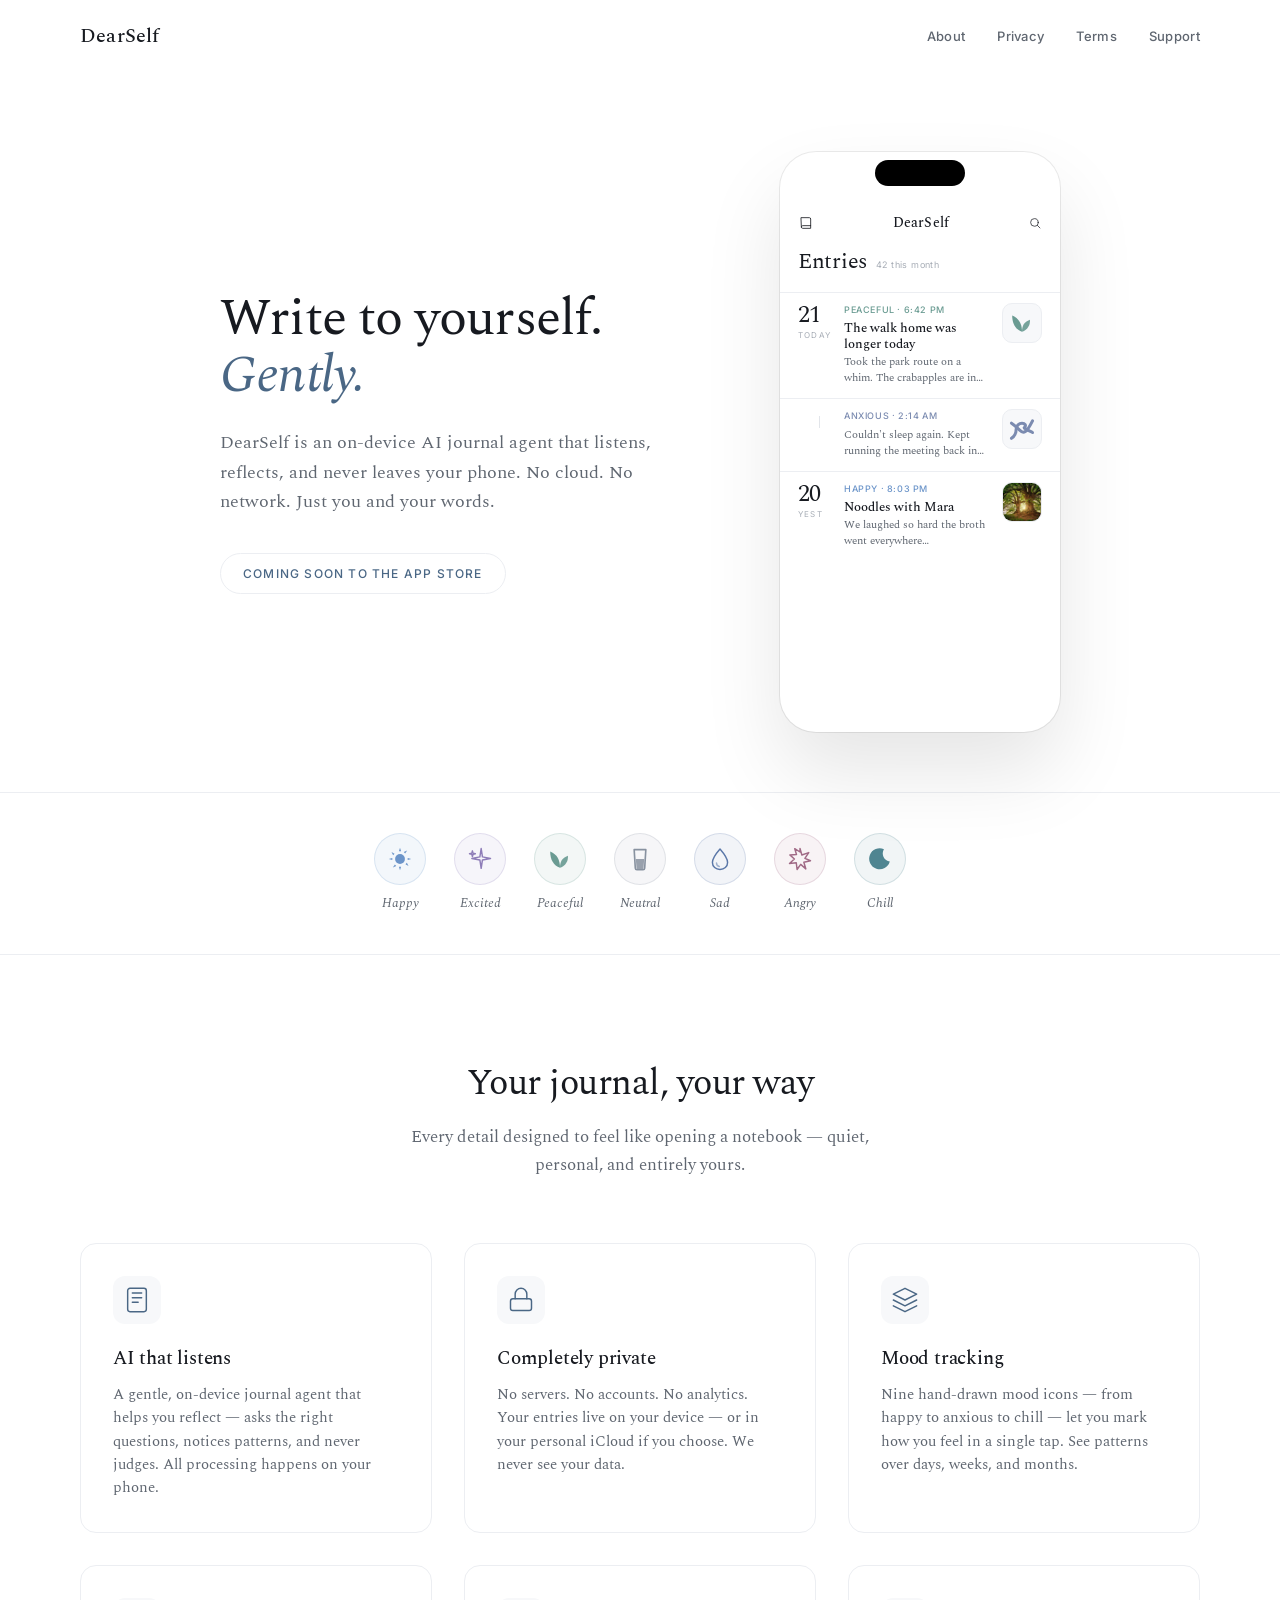
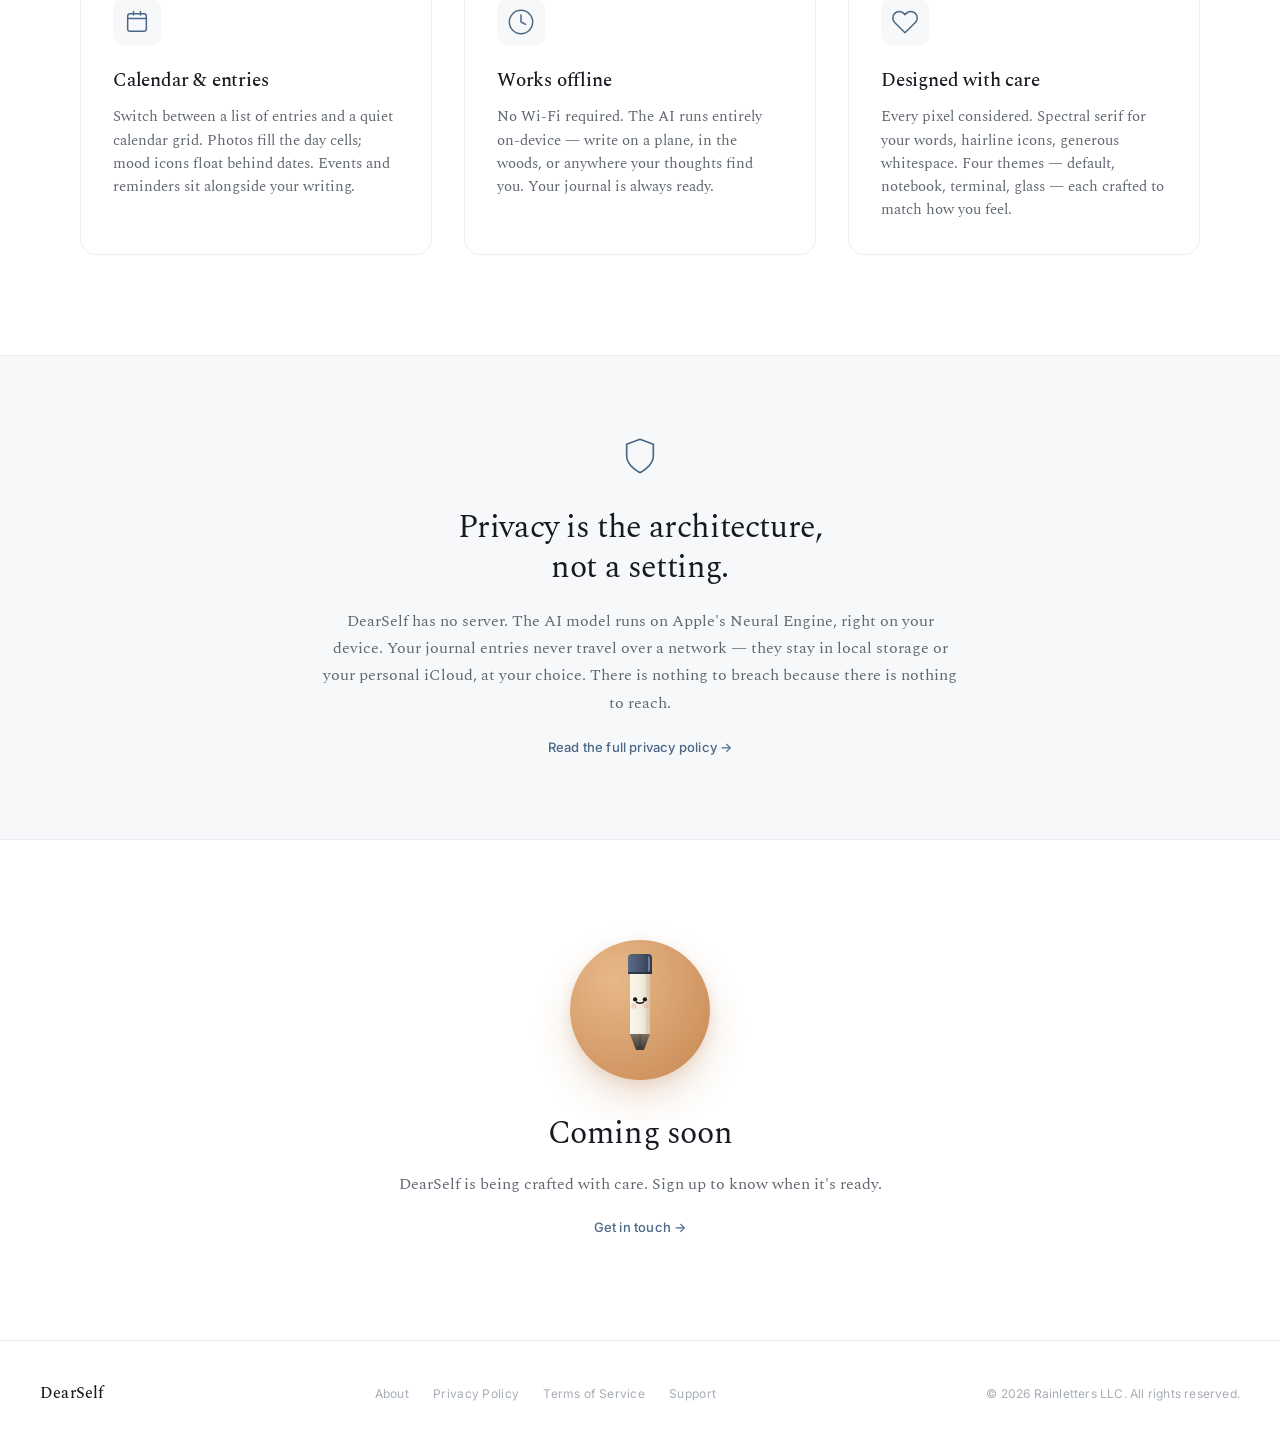
==== index.html @ c1f1ed00 "Initial website for DearSelf — landing, privacy, terms, support, about pages Static site for GitHub " ====
<!DOCTYPE html>
<html lang="en">
<head>
<meta charset="utf-8" />
<title>DearSelf — A Private AI Journal</title>
<meta name="viewport" content="width=device-width, initial-scale=1" />
<meta name="description" content="DearSelf is an on-device AI journal that keeps your thoughts private. No cloud, no network, just you." />
<link rel="preconnect" href="https://fonts.googleapis.com" />
<link rel="preconnect" href="https://fonts.gstatic.com" crossorigin />
<link href="https://fonts.googleapis.com/css2?family=Spectral:ital,wght@0,300;0,400;0,500;0,600;1,300;1,400;1,500&family=Inter:wght@400;500;600&display=swap" rel="stylesheet" />
<link rel="stylesheet" href="style.css" />
</head>
<body>

<nav class="nav">
  <a href="/" class="nav-logo">DearSelf</a>
  <div class="nav-links">
    <a href="/about.html">About</a>
    <a href="/privacy.html">Privacy</a>
    <a href="/terms.html">Terms</a>
    <a href="/support.html">Support</a>
  </div>
</nav>

<main>
  <!-- Hero -->
  <section class="hero">
    <div class="hero-text">
      <h1>Write to yourself.<br /><em>Gently.</em></h1>
      <p class="hero-sub">
        DearSelf is an on-device AI journal agent that listens, reflects,
        and never leaves your phone. No cloud. No network. Just you and
        your words.
      </p>
      <div class="hero-cta">
        <span class="badge">Coming Soon to the App Store</span>
      </div>
    </div>

    <div class="hero-device">
      <div class="phone-frame">
        <div class="phone-notch"></div>
        <div class="phone-screen">
          <!-- Simulated app screen -->
          <div class="screen-bar">
            <svg width="16" height="16" viewBox="0 0 24 24" fill="none" stroke="#171a20" stroke-width="1.25" stroke-linecap="round" stroke-linejoin="round">
              <path d="M5 4 H 17 A 2 2 0 0 1 19 6 V 20 H 7 A 2 2 0 0 1 5 18 Z" />
              <path d="M5 18 A 2 2 0 0 1 7 16 H 19" />
            </svg>
            <span class="screen-title">DearSelf</span>
            <svg width="14" height="14" viewBox="0 0 24 24" fill="none" stroke="#171a20" stroke-width="1.25" stroke-linecap="round" stroke-linejoin="round">
              <circle cx="11" cy="11" r="6.5" /><line x1="16" y1="16" x2="20.5" y2="20.5" />
            </svg>
          </div>
          <div class="screen-heading">
            <span class="screen-heading-main">Entries</span>
            <span class="screen-heading-meta">42 this month</span>
          </div>
          <div class="screen-entries">
            <div class="screen-entry">
              <div class="entry-date">
                <span class="entry-day">21</span>
                <span class="entry-month">Today</span>
              </div>
              <div class="entry-body">
                <div class="entry-mood" style="color: #6a9b92;">Peaceful · 6:42 pm</div>
                <div class="entry-title">The walk home was longer today</div>
                <div class="entry-preview">Took the park route on a whim. The crabapples are in bloom along the fence…</div>
              </div>
              <div class="entry-visual mood-peaceful">
                <svg width="28" height="28" viewBox="0 0 24 24" fill="#6a9b92" stroke="none">
                  <path d="M 12 19.5 C 12 14.5, 13.6 11, 18.8 9.2 C 19.2 13.4, 17 17.8, 12 19.5 Z" opacity="0.92" />
                  <path d="M 12 19.5 C 12 13, 9.6 8, 3.6 5.6 C 3.6 12.6, 6.4 17.6, 12 19.5 Z" />
                </svg>
              </div>
            </div>
            <div class="screen-entry">
              <div class="entry-date">
                <span class="entry-day-cont"></span>
              </div>
              <div class="entry-body">
                <div class="entry-mood" style="color: #7b8bb0;">Anxious · 2:14 am</div>
                <div class="entry-preview">Couldn't sleep again. Kept running the meeting back in my head…</div>
              </div>
              <div class="entry-visual mood-anxious">
                <svg width="28" height="28" viewBox="0 0 24 24" fill="none" stroke="#7b8bb0" stroke-width="2.6" stroke-linecap="round" stroke-linejoin="round">
                  <path d="M 3 20 C 6 18, 7 15, 7 12 C 7 9, 9.5 7, 12 7 C 14.5 7, 16 9, 14 11" />
                  <path d="M 3 7 C 6 9, 8 11, 10 13 C 12 15, 14 16, 17 12 C 19 9, 20 7, 21 5"/>
                  <path d="M 14 11 C 15.5 12.5, 18 13.5, 21 15"/>
                </svg>
              </div>
            </div>
            <div class="screen-entry">
              <div class="entry-date">
                <span class="entry-day">20</span>
                <span class="entry-month">Yest</span>
              </div>
              <div class="entry-body">
                <div class="entry-mood" style="color: #6b94c9;">Happy · 8:03 pm</div>
                <div class="entry-title">Noodles with Mara</div>
                <div class="entry-preview">We laughed so hard the broth went everywhere…</div>
              </div>
              <div class="entry-visual entry-photo">
                <img src="assets/tree.webp" alt="" />
              </div>
            </div>
          </div>
        </div>
      </div>
    </div>
  </section>

  <!-- Mood icons strip -->
  <section class="moods-strip">
    <div class="moods-inner">
      <div class="mood-item">
        <div class="mood-ring" style="--ring-bg: rgba(107,148,201,0.08); --ring-border: rgba(107,148,201,0.2);">
          <svg width="28" height="28" viewBox="0 0 24 24" fill="#6b94c9" stroke="none">
            <circle cx="12" cy="12" r="4.2" />
            <path d="M12 2.4 L12.9 5.4 L11.1 5.4Z" /><path d="M18.1 4.7 L16.4 7.3 L15.2 6.1Z" />
            <path d="M21.6 12 L18.6 12.9 L18.6 11.1Z" /><path d="M19.3 18.1 L16.7 16.4 L17.9 15.2Z" />
            <path d="M12 21.6 L11.1 18.6 L12.9 18.6Z" /><path d="M5.9 19.3 L7.6 16.7 L8.8 17.9Z" />
            <path d="M2.4 12 L5.4 11.1 L5.4 12.9Z" /><path d="M4.7 5.9 L7.3 7.6 L6.1 8.8Z" />
          </svg>
        </div>
        <span>Happy</span>
      </div>
      <div class="mood-item">
        <div class="mood-ring" style="--ring-bg: rgba(142,125,184,0.08); --ring-border: rgba(142,125,184,0.2);">
          <svg width="28" height="28" viewBox="0 0 24 24" fill="none" stroke="#8e7db8" stroke-width="1.25" stroke-linecap="round" stroke-linejoin="round">
            <path d="M13 3 L14.1 10.2 L21 11.5 L14.1 12.8 L13 20 L11.9 12.8 L5 11.5 L11.9 10.2 Z" />
            <path d="M5.5 5 L6 7 L8 7.5 L6 8 L5.5 10 L5 8 L3 7.5 L5 7 Z" />
          </svg>
        </div>
        <span>Excited</span>
      </div>
      <div class="mood-item">
        <div class="mood-ring" style="--ring-bg: rgba(106,155,146,0.08); --ring-border: rgba(106,155,146,0.2);">
          <svg width="28" height="28" viewBox="0 0 24 24" fill="#6a9b92" stroke="none">
            <path d="M 12 19.5 C 12 14.5, 13.6 11, 18.8 9.2 C 19.2 13.4, 17 17.8, 12 19.5 Z" opacity="0.92" />
            <path d="M 12 19.5 C 12 13, 9.6 8, 3.6 5.6 C 3.6 12.6, 6.4 17.6, 12 19.5 Z" />
          </svg>
        </div>
        <span>Peaceful</span>
      </div>
      <div class="mood-item">
        <div class="mood-ring" style="--ring-bg: rgba(136,146,160,0.08); --ring-border: rgba(136,146,160,0.2);">
          <svg width="28" height="28" viewBox="0 0 24 24" fill="none" stroke="#8892a0" stroke-width="1.4" stroke-linecap="round" stroke-linejoin="round">
            <path d="M 7 4 L 17 4 L 16 20 C 16 20.8, 15.4 21.2, 14.6 21.2 L 9.4 21.2 C 8.6 21.2, 8 20.8, 8 20 Z" />
            <path d="M 8.4 12 L 15.6 12 L 15 20 C 15 20.6, 14.6 20.8, 14 20.8 L 10 20.8 C 9.4 20.8, 9 20.6, 9 20 Z" fill="#8892a0" stroke="none" opacity="0.85" />
          </svg>
        </div>
        <span>Neutral</span>
      </div>
      <div class="mood-item">
        <div class="mood-ring" style="--ring-bg: rgba(90,119,168,0.08); --ring-border: rgba(90,119,168,0.2);">
          <svg width="28" height="28" viewBox="0 0 24 24" fill="none" stroke="#5a77a8" stroke-width="1.25" stroke-linecap="round" stroke-linejoin="round">
            <path d="M12 3.5 C 12 3.5, 5.5 11, 5.5 15 C 5.5 18.6, 8.4 21, 12 21 C 15.6 21, 18.5 18.6, 18.5 15 C 18.5 11, 12 3.5, 12 3.5 Z" />
            <path d="M9 15.5 C 9 17.2, 10.2 18.2, 11.4 18.4" opacity="0.55" />
          </svg>
        </div>
        <span>Sad</span>
      </div>
      <div class="mood-item">
        <div class="mood-ring" style="--ring-bg: rgba(160,106,134,0.08); --ring-border: rgba(160,106,134,0.2);">
          <svg width="28" height="28" viewBox="0 0 24 24" fill="none" stroke="#a06a86" stroke-width="1.25" stroke-linecap="round" stroke-linejoin="round">
            <path d="M12 3 L 13.6 8.6 L 19.5 6.5 L 16.2 11.4 L 21 13.5 L 15.3 14.8 L 17 20.5 L 12.6 16.6 L 9.5 21 L 8.8 15.2 L 3 15.8 L 7.2 12 L 3.3 8.5 L 9 8.2 L 7.5 3.2 L 12 6 Z" />
          </svg>
        </div>
        <span>Angry</span>
      </div>
      <div class="mood-item">
        <div class="mood-ring" style="--ring-bg: rgba(79,133,145,0.08); --ring-border: rgba(79,133,145,0.2);">
          <svg width="28" height="28" viewBox="0 0 24 24" fill="#4f8591" stroke="none">
            <path d="M15.4 3.6 A 9 9 0 1 0 20.4 14.2 A 7 7 0 0 1 15.4 3.6 Z" />
            <circle cx="6.2" cy="6.4" r="1.05" />
          </svg>
        </div>
        <span>Chill</span>
      </div>
    </div>
  </section>

  <!-- Features -->
  <section class="features">
    <div class="section-header">
      <h2>Your journal, your way</h2>
      <p>Every detail designed to feel like opening a notebook — quiet, personal, and entirely yours.</p>
    </div>

    <div class="features-grid">
      <div class="feature-card">
        <div class="feature-icon">
          <svg width="28" height="28" viewBox="0 0 24 24" fill="none" stroke="#4a6785" stroke-width="1.25" stroke-linecap="round" stroke-linejoin="round">
            <rect x="4" y="2" width="16" height="20" rx="2" />
            <path d="M8 6h8M8 10h8M8 14h5" />
          </svg>
        </div>
        <h3>AI that listens</h3>
        <p>A gentle, on-device journal agent that helps you reflect — asks the right questions, notices patterns, and never judges. All processing happens on your phone.</p>
      </div>

      <div class="feature-card">
        <div class="feature-icon">
          <svg width="28" height="28" viewBox="0 0 24 24" fill="none" stroke="#4a6785" stroke-width="1.25" stroke-linecap="round" stroke-linejoin="round">
            <rect x="3" y="11" width="18" height="10" rx="2" />
            <path d="M7 11V7a5 5 0 0 1 10 0v4" />
          </svg>
        </div>
        <h3>Completely private</h3>
        <p>No servers. No accounts. No analytics. Your entries live on your device — or in your personal iCloud if you choose. We never see your data.</p>
      </div>

      <div class="feature-card">
        <div class="feature-icon">
          <svg width="28" height="28" viewBox="0 0 24 24" fill="none" stroke="#4a6785" stroke-width="1.25" stroke-linecap="round" stroke-linejoin="round">
            <path d="M12 2L2 7l10 5 10-5-10-5z" />
            <path d="M2 17l10 5 10-5" />
            <path d="M2 12l10 5 10-5" />
          </svg>
        </div>
        <h3>Mood tracking</h3>
        <p>Nine hand-drawn mood icons — from happy to anxious to chill — let you mark how you feel in a single tap. See patterns over days, weeks, and months.</p>
      </div>

      <div class="feature-card">
        <div class="feature-icon">
          <svg width="28" height="28" viewBox="0 0 24 24" fill="none" stroke="#4a6785" stroke-width="1.25" stroke-linecap="round" stroke-linejoin="round">
            <rect x="4" y="5" width="16" height="15" rx="2" />
            <line x1="4" y1="9" x2="20" y2="9" />
            <line x1="9" y1="3" x2="9" y2="6" />
            <line x1="15" y1="3" x2="15" y2="6" />
          </svg>
        </div>
        <h3>Calendar &amp; entries</h3>
        <p>Switch between a list of entries and a quiet calendar grid. Photos fill the day cells; mood icons float behind dates. Events and reminders sit alongside your writing.</p>
      </div>

      <div class="feature-card">
        <div class="feature-icon">
          <svg width="28" height="28" viewBox="0 0 24 24" fill="none" stroke="#4a6785" stroke-width="1.25" stroke-linecap="round" stroke-linejoin="round">
            <circle cx="12" cy="12" r="10" />
            <path d="M12 6v6l4 2" />
          </svg>
        </div>
        <h3>Works offline</h3>
        <p>No Wi-Fi required. The AI runs entirely on-device — write on a plane, in the woods, or anywhere your thoughts find you. Your journal is always ready.</p>
      </div>

      <div class="feature-card">
        <div class="feature-icon">
          <svg width="28" height="28" viewBox="0 0 24 24" fill="none" stroke="#4a6785" stroke-width="1.25" stroke-linecap="round" stroke-linejoin="round">
            <path d="M20.84 4.61a5.5 5.5 0 00-7.78 0L12 5.67l-1.06-1.06a5.5 5.5 0 00-7.78 7.78L12 21.23l8.84-8.84a5.5 5.5 0 000-7.78z" />
          </svg>
        </div>
        <h3>Designed with care</h3>
        <p>Every pixel considered. Spectral serif for your words, hairline icons, generous whitespace. Four themes — default, notebook, terminal, glass — each crafted to match how you feel.</p>
      </div>
    </div>
  </section>

  <!-- Privacy callout -->
  <section class="privacy-callout">
    <div class="callout-inner">
      <div class="callout-icon">
        <svg width="40" height="40" viewBox="0 0 24 24" fill="none" stroke="#4a6785" stroke-width="1" stroke-linecap="round" stroke-linejoin="round">
          <path d="M12 22s8-4 8-10V5l-8-3-8 3v7c0 6 8 10 8 10z" />
        </svg>
      </div>
      <h2>Privacy is the architecture,<br />not a setting.</h2>
      <p>
        DearSelf has no server. The AI model runs on Apple's Neural Engine,
        right on your device. Your journal entries never travel over a network —
        they stay in local storage or your personal iCloud, at your choice.
        There is nothing to breach because there is nothing to reach.
      </p>
      <a href="/privacy.html" class="text-link">Read the full privacy policy &rarr;</a>
    </div>
  </section>

  <!-- Coming soon -->
  <section class="coming-soon">
    <div class="mascot">
      <div class="mascot-disc">
        <svg width="56" height="120" viewBox="0 0 56 120" style="overflow: visible;">
          <defs>
            <linearGradient id="pen-body" x1="0" y1="0" x2="1" y2="0">
              <stop offset="0%" stop-color="#fbf6ec" />
              <stop offset="55%" stop-color="#f4ecde" />
              <stop offset="100%" stop-color="#e3d6bf" />
            </linearGradient>
            <linearGradient id="pen-cap" x1="0" y1="0" x2="1" y2="0">
              <stop offset="0%" stop-color="#5b6b85" />
              <stop offset="60%" stop-color="#445268" />
              <stop offset="100%" stop-color="#2f3a4d" />
            </linearGradient>
            <linearGradient id="pen-nib" x1="0" y1="0" x2="0" y2="1">
              <stop offset="0%" stop-color="#7a7167" />
              <stop offset="100%" stop-color="#3c372f" />
            </linearGradient>
          </defs>
          <!-- Body -->
          <path d="M 18 22 L 38 22 L 38 84 L 28 84 L 18 84 Z" fill="url(#pen-body)" />
          <!-- Cap -->
          <path d="M 16 8 Q 16 4, 20 4 L 36 4 Q 40 4, 40 8 L 40 24 L 16 24 Z" fill="url(#pen-cap)" />
          <!-- Cap clip -->
          <path d="M 36 6 Q 38 6, 38 9 L 38 19 Q 38 22, 36 22 L 36 19 L 36 9 Z" fill="#7d8aa3" opacity="0.85" />
          <!-- Cap rim band -->
          <rect x="16" y="22" width="24" height="2" fill="#1f2734" opacity="0.7" />
          <!-- Subtle vertical body shadow -->
          <rect x="34" y="24" width="4" height="60" fill="#000" opacity="0.06" />
          <!-- Nib taper -->
          <path d="M 18 84 L 38 84 L 32 100 L 24 100 Z" fill="url(#pen-nib)" />
          <!-- Nib slit -->
          <line x1="28" y1="84" x2="28" y2="98" stroke="#1a1610" stroke-width="0.6" opacity="0.6" />
          <!-- Face -->
          <circle cx="23.14" cy="49.42" r="2.16" fill="#1a1814" />
          <circle cx="32.86" cy="49.42" r="2.16" fill="#1a1814" />
          <path d="M 24.49 52.16 Q 28 54.32, 31.51 52.16" stroke="#1a1814" stroke-width="1.62" stroke-linecap="round" fill="none" />
          <!-- Cheeks -->
          <circle cx="22" cy="56" r="2.8" fill="#e8a08a" opacity="0.35" />
          <circle cx="34" cy="56" r="2.8" fill="#e8a08a" opacity="0.35" />
        </svg>
      </div>
    </div>
    <h2>Coming soon</h2>
    <p>DearSelf is being crafted with care. Sign up to know when it's ready.</p>
    <a href="/support.html" class="text-link">Get in touch &rarr;</a>
  </section>
</main>

<footer class="footer">
  <div class="footer-inner">
    <div class="footer-brand">DearSelf</div>
    <div class="footer-links">
      <a href="/about.html">About</a>
      <a href="/privacy.html">Privacy Policy</a>
      <a href="/terms.html">Terms of Service</a>
      <a href="/support.html">Support</a>
    </div>
    <div class="footer-copy">&copy; 2026 Rainletters LLC. All rights reserved.</div>
  </div>
</footer>

</body>
</html>
---- style.css ----
/* DearSelf — Website Styles
   Palette & typography from the app's "Quiet" default theme */

:root {
  --paper: #ffffff;
  --tint: #f7f8fa;
  --ink: #171a20;
  --ink2: #5f6670;
  --ink3: #a7adb6;
  --rule: #eceef2;
  --hair: #e2e5ea;
  --accent: #4a6785;
  --serif: "Spectral", "Cormorant Garamond", Georgia, serif;
  --sans: "Inter", -apple-system, BlinkMacSystemFont, system-ui, sans-serif;
}

*, *::before, *::after {
  margin: 0;
  padding: 0;
  box-sizing: border-box;
}

html {
  font-size: 16px;
  -webkit-font-smoothing: antialiased;
  -moz-osx-font-smoothing: grayscale;
  scroll-behavior: smooth;
}

body {
  font-family: var(--sans);
  color: var(--ink);
  background: var(--paper);
  line-height: 1.6;
}

/* ── Nav ────────────────────────────────────────────────────── */

.nav {
  display: flex;
  align-items: center;
  justify-content: space-between;
  padding: 20px 40px;
  max-width: 1200px;
  margin: 0 auto;
}

.nav-logo {
  font-family: var(--serif);
  font-size: 20px;
  font-weight: 500;
  color: var(--ink);
  text-decoration: none;
  letter-spacing: 0.2px;
}

.nav-links {
  display: flex;
  gap: 32px;
}

.nav-links a {
  font-family: var(--sans);
  font-size: 13px;
  font-weight: 500;
  color: var(--ink2);
  text-decoration: none;
  letter-spacing: 0.3px;
  transition: color 0.15s;
}

.nav-links a:hover {
  color: var(--ink);
}

/* ── Hero ───────────────────────────────────────────────────── */

.hero {
  display: flex;
  align-items: center;
  justify-content: center;
  gap: 80px;
  padding: 80px 40px 60px;
  max-width: 1200px;
  margin: 0 auto;
}

.hero-text {
  max-width: 480px;
  flex-shrink: 0;
}

.hero-text h1 {
  font-family: var(--serif);
  font-size: 52px;
  font-weight: 400;
  line-height: 1.1;
  letter-spacing: -0.8px;
  color: var(--ink);
}

.hero-text h1 em {
  font-style: italic;
  color: var(--accent);
}

.hero-sub {
  font-family: var(--serif);
  font-size: 18px;
  line-height: 1.65;
  color: var(--ink2);
  margin-top: 24px;
  font-weight: 400;
}

.hero-cta {
  margin-top: 36px;
}

.badge {
  display: inline-block;
  font-family: var(--sans);
  font-size: 12px;
  font-weight: 500;
  letter-spacing: 1.2px;
  text-transform: uppercase;
  color: var(--accent);
  padding: 10px 22px;
  border: 1px solid var(--rule);
  border-radius: 999px;
}

/* ── Phone mockup ───────────────────────────────────────────── */

.hero-device {
  flex-shrink: 0;
}

.phone-frame {
  width: 280px;
  height: 580px;
  border-radius: 36px;
  background: var(--paper);
  box-shadow:
    0 40px 80px rgba(0,0,0,0.10),
    0 0 0 1px rgba(0,0,0,0.08);
  overflow: hidden;
  position: relative;
}

.phone-notch {
  position: absolute;
  top: 8px;
  left: 50%;
  transform: translateX(-50%);
  width: 90px;
  height: 26px;
  border-radius: 16px;
  background: #000;
  z-index: 10;
}

.phone-screen {
  padding: 52px 0 0;
  height: 100%;
  display: flex;
  flex-direction: column;
}

.screen-bar {
  display: flex;
  align-items: center;
  justify-content: space-between;
  padding: 8px 18px 6px;
}

.screen-title {
  font-family: var(--serif);
  font-size: 14px;
  font-weight: 500;
  letter-spacing: 0.2px;
}

.screen-heading {
  padding: 4px 18px 12px;
  display: flex;
  align-items: baseline;
  gap: 8px;
}

.screen-heading-main {
  font-family: var(--serif);
  font-size: 22px;
  font-weight: 400;
  letter-spacing: -0.3px;
}

.screen-heading-meta {
  font-family: var(--sans);
  font-size: 9px;
  color: var(--ink3);
  letter-spacing: 0.4px;
}

.screen-entries {
  flex: 1;
  overflow: hidden;
  padding: 0;
}

.screen-entry {
  display: flex;
  align-items: flex-start;
  gap: 0;
  padding: 10px 18px 12px;
  border-top: 1px solid var(--rule);
}

.entry-date {
  width: 42px;
  flex-shrink: 0;
  padding-top: 1px;
}

.entry-day {
  font-family: var(--serif);
  font-size: 24px;
  font-weight: 400;
  line-height: 0.95;
  letter-spacing: -0.8px;
  display: block;
}

.entry-day-cont {
  display: block;
  width: 1px;
  height: 12px;
  background: var(--hair);
  margin: 6px auto 0;
}

.entry-month {
  font-family: var(--sans);
  font-size: 8px;
  letter-spacing: 1.2px;
  text-transform: uppercase;
  color: var(--ink3);
  margin-top: 3px;
  display: block;
}

.entry-body {
  flex: 1;
  min-width: 0;
  padding: 0 10px 0 4px;
}

.entry-mood {
  font-family: var(--sans);
  font-size: 9px;
  font-weight: 500;
  letter-spacing: 0.6px;
  text-transform: uppercase;
  margin-bottom: 3px;
}

.entry-title {
  font-family: var(--serif);
  font-size: 13px;
  font-weight: 500;
  line-height: 1.25;
  margin-bottom: 2px;
}

.entry-preview {
  font-family: var(--serif);
  font-size: 11px;
  line-height: 1.45;
  color: var(--ink2);
  display: -webkit-box;
  -webkit-line-clamp: 2;
  -webkit-box-orient: vertical;
  overflow: hidden;
}

.entry-visual {
  width: 40px;
  height: 40px;
  border-radius: 10px;
  flex-shrink: 0;
  display: flex;
  align-items: center;
  justify-content: center;
  background: var(--tint);
  border: 1px solid var(--rule);
}

.entry-photo {
  overflow: hidden;
  padding: 0;
  background: none;
}

.entry-photo img {
  width: 100%;
  height: 100%;
  object-fit: cover;
  display: block;
}

/* ── Mood strip ─────────────────────────────────────────────── */

.moods-strip {
  padding: 40px 40px;
  border-top: 1px solid var(--rule);
  border-bottom: 1px solid var(--rule);
}

.moods-inner {
  max-width: 800px;
  margin: 0 auto;
  display: flex;
  justify-content: center;
  gap: 28px;
  flex-wrap: wrap;
}

.mood-item {
  display: flex;
  flex-direction: column;
  align-items: center;
  gap: 8px;
}

.mood-ring {
  width: 52px;
  height: 52px;
  border-radius: 52px;
  background: var(--ring-bg, #f7f8fa);
  border: 1px solid var(--ring-border, #eceef2);
  display: flex;
  align-items: center;
  justify-content: center;
  transition: transform 0.2s ease, box-shadow 0.2s ease;
}

.mood-ring:hover {
  transform: translateY(-2px);
  box-shadow: 0 4px 12px rgba(0,0,0,0.06);
}

.mood-item span {
  font-family: var(--serif);
  font-style: italic;
  font-size: 13px;
  color: var(--ink2);
}

/* ── Features ───────────────────────────────────────────────── */

.features {
  padding: 100px 40px;
  max-width: 1200px;
  margin: 0 auto;
}

.section-header {
  text-align: center;
  margin-bottom: 64px;
}

.section-header h2 {
  font-family: var(--serif);
  font-size: 36px;
  font-weight: 400;
  letter-spacing: -0.5px;
}

.section-header p {
  font-family: var(--serif);
  font-size: 17px;
  color: var(--ink2);
  margin-top: 12px;
  max-width: 520px;
  margin-left: auto;
  margin-right: auto;
  line-height: 1.6;
}

.features-grid {
  display: grid;
  grid-template-columns: repeat(3, 1fr);
  gap: 32px;
}

.feature-card {
  padding: 32px;
  border-radius: 16px;
  border: 1px solid var(--rule);
  background: var(--paper);
  transition: box-shadow 0.2s ease, transform 0.2s ease;
}

.feature-card:hover {
  box-shadow: 0 8px 32px rgba(0,0,0,0.05);
  transform: translateY(-2px);
}

.feature-icon {
  width: 48px;
  height: 48px;
  border-radius: 12px;
  background: var(--tint);
  display: flex;
  align-items: center;
  justify-content: center;
  margin-bottom: 20px;
}

.feature-card h3 {
  font-family: var(--serif);
  font-size: 19px;
  font-weight: 500;
  margin-bottom: 10px;
  letter-spacing: -0.2px;
}

.feature-card p {
  font-family: var(--serif);
  font-size: 14.5px;
  line-height: 1.6;
  color: var(--ink2);
}

/* ── Privacy callout ────────────────────────────────────────── */

.privacy-callout {
  padding: 80px 40px;
  background: var(--tint);
  border-top: 1px solid var(--rule);
  border-bottom: 1px solid var(--rule);
}

.callout-inner {
  max-width: 640px;
  margin: 0 auto;
  text-align: center;
}

.callout-icon {
  margin-bottom: 24px;
}

.callout-inner h2 {
  font-family: var(--serif);
  font-size: 32px;
  font-weight: 400;
  line-height: 1.25;
  letter-spacing: -0.4px;
}

.callout-inner p {
  font-family: var(--serif);
  font-size: 16px;
  line-height: 1.7;
  color: var(--ink2);
  margin-top: 20px;
}

.text-link {
  display: inline-block;
  font-family: var(--sans);
  font-size: 13px;
  font-weight: 500;
  color: var(--accent);
  text-decoration: none;
  margin-top: 20px;
  letter-spacing: 0.2px;
  transition: color 0.15s;
}

.text-link:hover {
  color: var(--ink);
}

/* ── Coming soon ────────────────────────────────────────────── */

.coming-soon {
  padding: 100px 40px;
  text-align: center;
  max-width: 640px;
  margin: 0 auto;
}

.mascot {
  margin-bottom: 28px;
}

.mascot-disc {
  width: 140px;
  height: 140px;
  border-radius: 140px;
  background: radial-gradient(ellipse at 32% 28%, #e8b88a 0%, #cf9460 75%, #b97f48 100%);
  box-shadow: 0 18px 36px rgba(176,108,52,0.22), 0 4px 12px rgba(176,108,52,0.14);
  display: flex;
  align-items: center;
  justify-content: center;
  margin: 0 auto;
}

.coming-soon h2 {
  font-family: var(--serif);
  font-size: 32px;
  font-weight: 400;
  letter-spacing: -0.4px;
}

.coming-soon p {
  font-family: var(--serif);
  font-size: 16px;
  color: var(--ink2);
  margin-top: 12px;
  line-height: 1.6;
}

/* ── Footer ─────────────────────────────────────────────────── */

.footer {
  border-top: 1px solid var(--rule);
  padding: 40px;
}

.footer-inner {
  max-width: 1200px;
  margin: 0 auto;
  display: flex;
  align-items: center;
  justify-content: space-between;
  flex-wrap: wrap;
  gap: 20px;
}

.footer-brand {
  font-family: var(--serif);
  font-size: 16px;
  font-weight: 500;
  color: var(--ink);
  letter-spacing: 0.2px;
}

.footer-links {
  display: flex;
  gap: 24px;
}

.footer-links a {
  font-family: var(--sans);
  font-size: 12px;
  color: var(--ink3);
  text-decoration: none;
  letter-spacing: 0.3px;
  transition: color 0.15s;
}

.footer-links a:hover {
  color: var(--ink);
}

.footer-copy {
  font-family: var(--sans);
  font-size: 12px;
  color: var(--ink3);
  letter-spacing: 0.2px;
}

/* ── Legal pages ────────────────────────────────────────────── */

.legal {
  max-width: 680px;
  margin: 0 auto;
  padding: 60px 40px 120px;
}

.legal h1 {
  font-family: var(--serif);
  font-size: 38px;
  font-weight: 400;
  letter-spacing: -0.5px;
  margin-bottom: 8px;
}

.legal .legal-date {
  font-family: var(--sans);
  font-size: 12px;
  color: var(--ink3);
  letter-spacing: 0.6px;
  text-transform: uppercase;
  margin-bottom: 48px;
  display: block;
}

.legal h2 {
  font-family: var(--serif);
  font-size: 22px;
  font-weight: 500;
  margin-top: 48px;
  margin-bottom: 16px;
  letter-spacing: -0.2px;
}

.legal h3 {
  font-family: var(--serif);
  font-size: 17px;
  font-weight: 500;
  margin-top: 32px;
  margin-bottom: 12px;
}

.legal p {
  font-family: var(--serif);
  font-size: 15.5px;
  line-height: 1.7;
  color: var(--ink2);
  margin-bottom: 16px;
}

.legal ul, .legal ol {
  font-family: var(--serif);
  font-size: 15.5px;
  line-height: 1.7;
  color: var(--ink2);
  margin-bottom: 16px;
  padding-left: 24px;
}

.legal li {
  margin-bottom: 8px;
}

.legal a {
  color: var(--accent);
  text-decoration: none;
  transition: color 0.15s;
}

.legal a:hover {
  color: var(--ink);
}

.legal strong {
  color: var(--ink);
  font-weight: 500;
}

/* ── Support page ───────────────────────────────────────────── */

.support-section {
  max-width: 680px;
  margin: 0 auto;
  padding: 60px 40px 120px;
}

.support-section h1 {
  font-family: var(--serif);
  font-size: 38px;
  font-weight: 400;
  letter-spacing: -0.5px;
  margin-bottom: 12px;
}

.support-section .support-intro {
  font-family: var(--serif);
  font-size: 17px;
  color: var(--ink2);
  line-height: 1.65;
  margin-bottom: 48px;
}

.support-card {
  padding: 32px;
  border: 1px solid var(--rule);
  border-radius: 16px;
  margin-bottom: 24px;
}

.support-card h2 {
  font-family: var(--serif);
  font-size: 20px;
  font-weight: 500;
  margin-bottom: 8px;
}

.support-card p {
  font-family: var(--serif);
  font-size: 15px;
  color: var(--ink2);
  line-height: 1.6;
}

.support-card a {
  color: var(--accent);
  text-decoration: none;
}

.support-card a:hover {
  color: var(--ink);
}

.contact-form {
  margin-top: 24px;
  display: flex;
  flex-direction: column;
  gap: 16px;
}

.form-field {
  display: flex;
  flex-direction: column;
  gap: 6px;
}

.form-field label {
  font-family: var(--sans);
  font-size: 12px;
  font-weight: 500;
  color: var(--ink2);
  letter-spacing: 0.4px;
}

.form-field input,
.form-field textarea {
  font-family: var(--serif);
  font-size: 15px;
  padding: 10px 14px;
  border: 1px solid var(--rule);
  border-radius: 10px;
  background: var(--paper);
  color: var(--ink);
  outline: none;
  transition: border-color 0.15s;
  line-height: 1.5;
}

.form-field input:focus,
.form-field textarea:focus {
  border-color: var(--accent);
}

.form-field textarea {
  min-height: 120px;
  resize: vertical;
}

.form-submit {
  font-family: var(--sans);
  font-size: 13px;
  font-weight: 500;
  letter-spacing: 0.3px;
  color: var(--paper);
  background: var(--ink);
  border: none;
  padding: 12px 28px;
  border-radius: 999px;
  cursor: pointer;
  align-self: flex-start;
  transition: background 0.15s;
}

.form-submit:hover {
  background: var(--accent);
}

/* ── About page ─────────────────────────────────────────────── */

.about-page {
  max-width: 680px;
  margin: 0 auto;
  padding: 60px 40px 120px;
}

.about-hero {
  margin-bottom: 64px;
}

.about-hero h1 {
  font-family: var(--serif);
  font-size: 44px;
  font-weight: 400;
  letter-spacing: -0.8px;
}

.about-tagline {
  font-family: var(--serif);
  font-size: 20px;
  font-style: italic;
  color: var(--accent);
  margin-top: 8px;
}

.about-body {
  display: flex;
  flex-direction: column;
  gap: 48px;
}

.about-block h2 {
  font-family: var(--serif);
  font-size: 22px;
  font-weight: 500;
  letter-spacing: -0.2px;
  margin-bottom: 16px;
}

.about-block p {
  font-family: var(--serif);
  font-size: 15.5px;
  line-height: 1.7;
  color: var(--ink2);
  margin-bottom: 12px;
}

.about-block p:last-child {
  margin-bottom: 0;
}

.about-block a {
  color: var(--accent);
  text-decoration: none;
  transition: color 0.15s;
}

.about-block a:hover {
  color: var(--ink);
}

.about-product {
  display: flex;
  gap: 20px;
  align-items: flex-start;
  padding: 24px;
  border: 1px solid var(--rule);
  border-radius: 16px;
}

.about-product-icon {
  width: 48px;
  height: 48px;
  border-radius: 12px;
  background: var(--tint);
  display: flex;
  align-items: center;
  justify-content: center;
  flex-shrink: 0;
}

.about-product h3 {
  font-family: var(--serif);
  font-size: 18px;
  font-weight: 500;
  margin-bottom: 6px;
}

.about-product h3 a {
  color: var(--ink);
  text-decoration: none;
  transition: color 0.15s;
}

.about-product h3 a:hover {
  color: var(--accent);
}

.about-product p {
  font-family: var(--serif);
  font-size: 14.5px;
  line-height: 1.6;
  color: var(--ink2);
  margin-bottom: 0;
}

/* ── Responsive ─────────────────────────────────────────────── */

@media (max-width: 900px) {
  .hero {
    flex-direction: column;
    text-align: center;
    gap: 48px;
    padding: 60px 24px 40px;
  }

  .hero-text {
    max-width: 100%;
  }

  .hero-text h1 {
    font-size: 38px;
  }

  .features-grid {
    grid-template-columns: repeat(2, 1fr);
    gap: 24px;
  }

  .nav {
    padding: 16px 24px;
  }

  .nav-links {
    gap: 20px;
  }

  .features,
  .privacy-callout,
  .coming-soon {
    padding-left: 24px;
    padding-right: 24px;
  }
}

@media (max-width: 600px) {
  .hero-text h1 {
    font-size: 32px;
  }

  .hero-sub {
    font-size: 16px;
  }

  .phone-frame {
    width: 240px;
    height: 500px;
    border-radius: 30px;
  }

  .features-grid {
    grid-template-columns: 1fr;
  }

  .moods-inner {
    gap: 16px;
  }

  .mood-ring {
    width: 44px;
    height: 44px;
  }

  .mood-ring svg {
    width: 20px;
    height: 20px;
  }

  .footer-inner {
    flex-direction: column;
    text-align: center;
    gap: 12px;
  }

  .legal,
  .support-section {
    padding: 40px 20px 80px;
  }

  .legal h1,
  .support-section h1 {
    font-size: 30px;
  }

  .callout-inner h2 {
    font-size: 26px;
  }
}
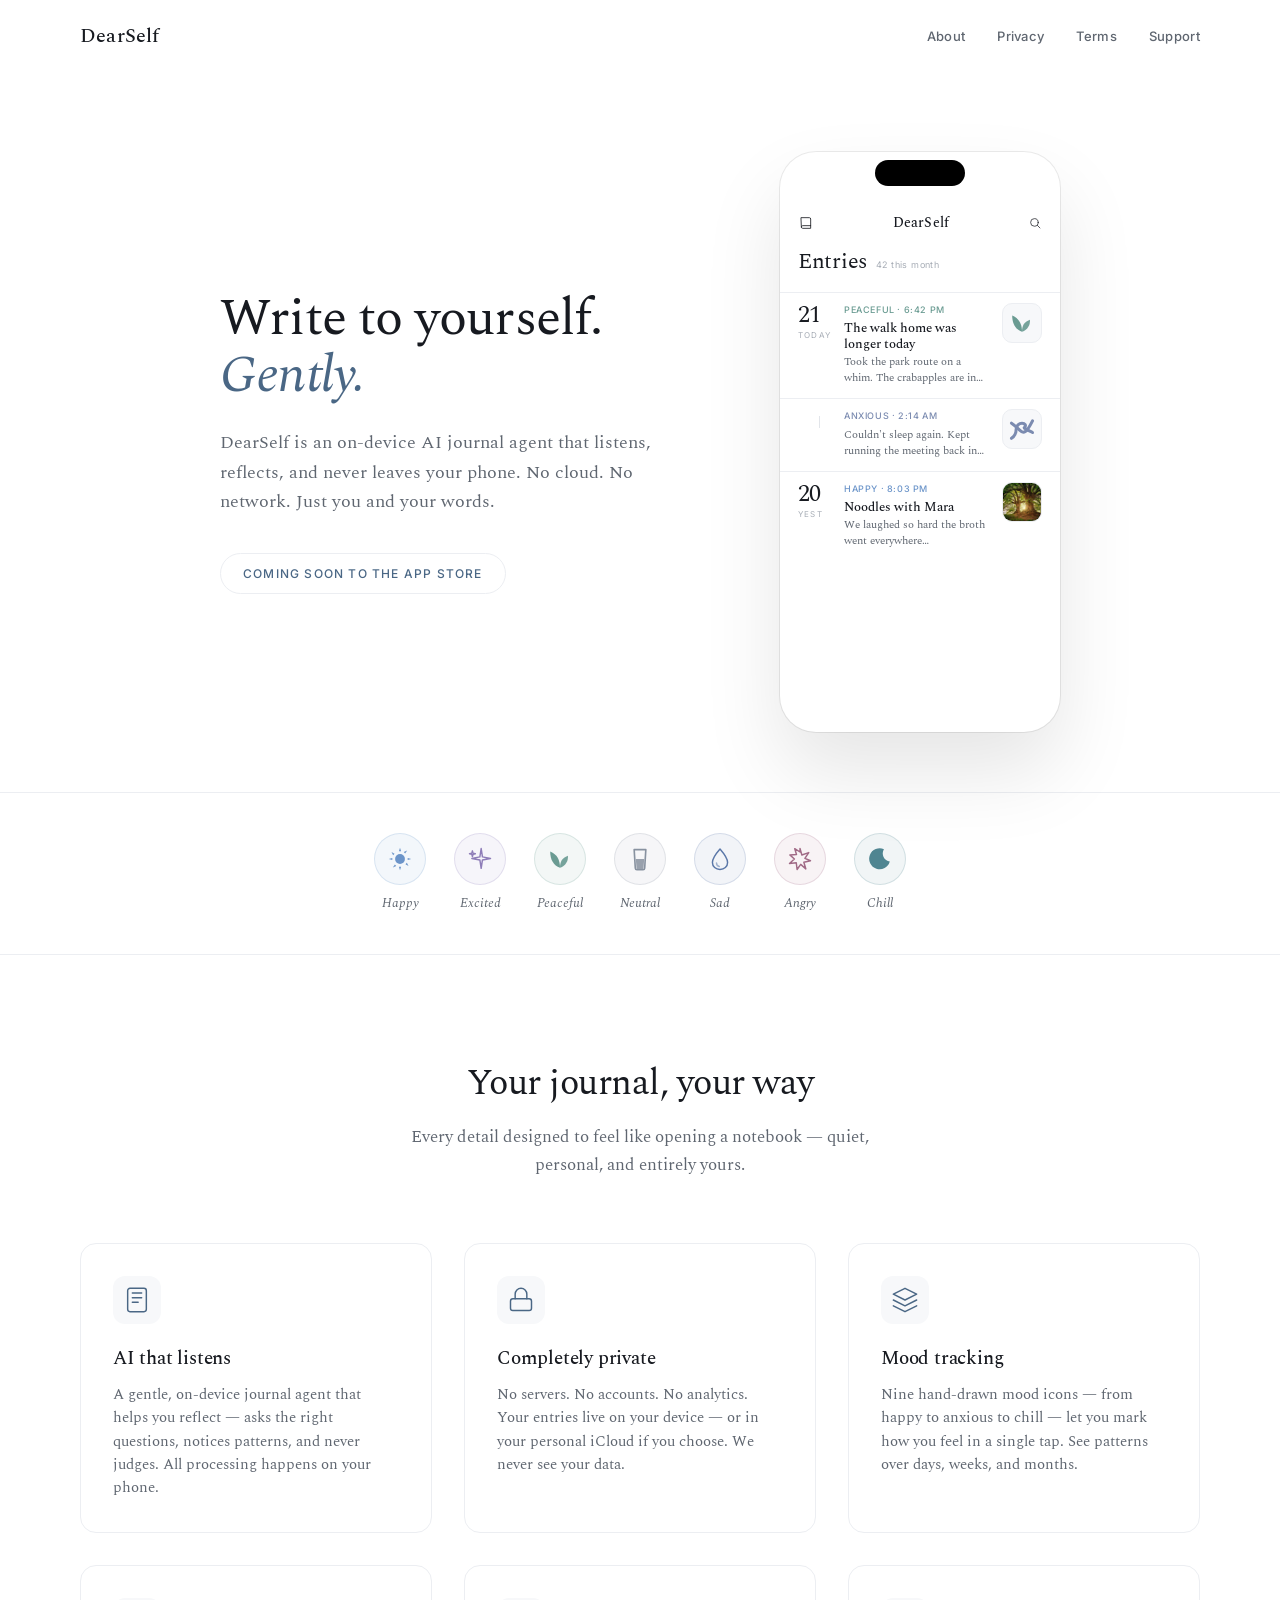
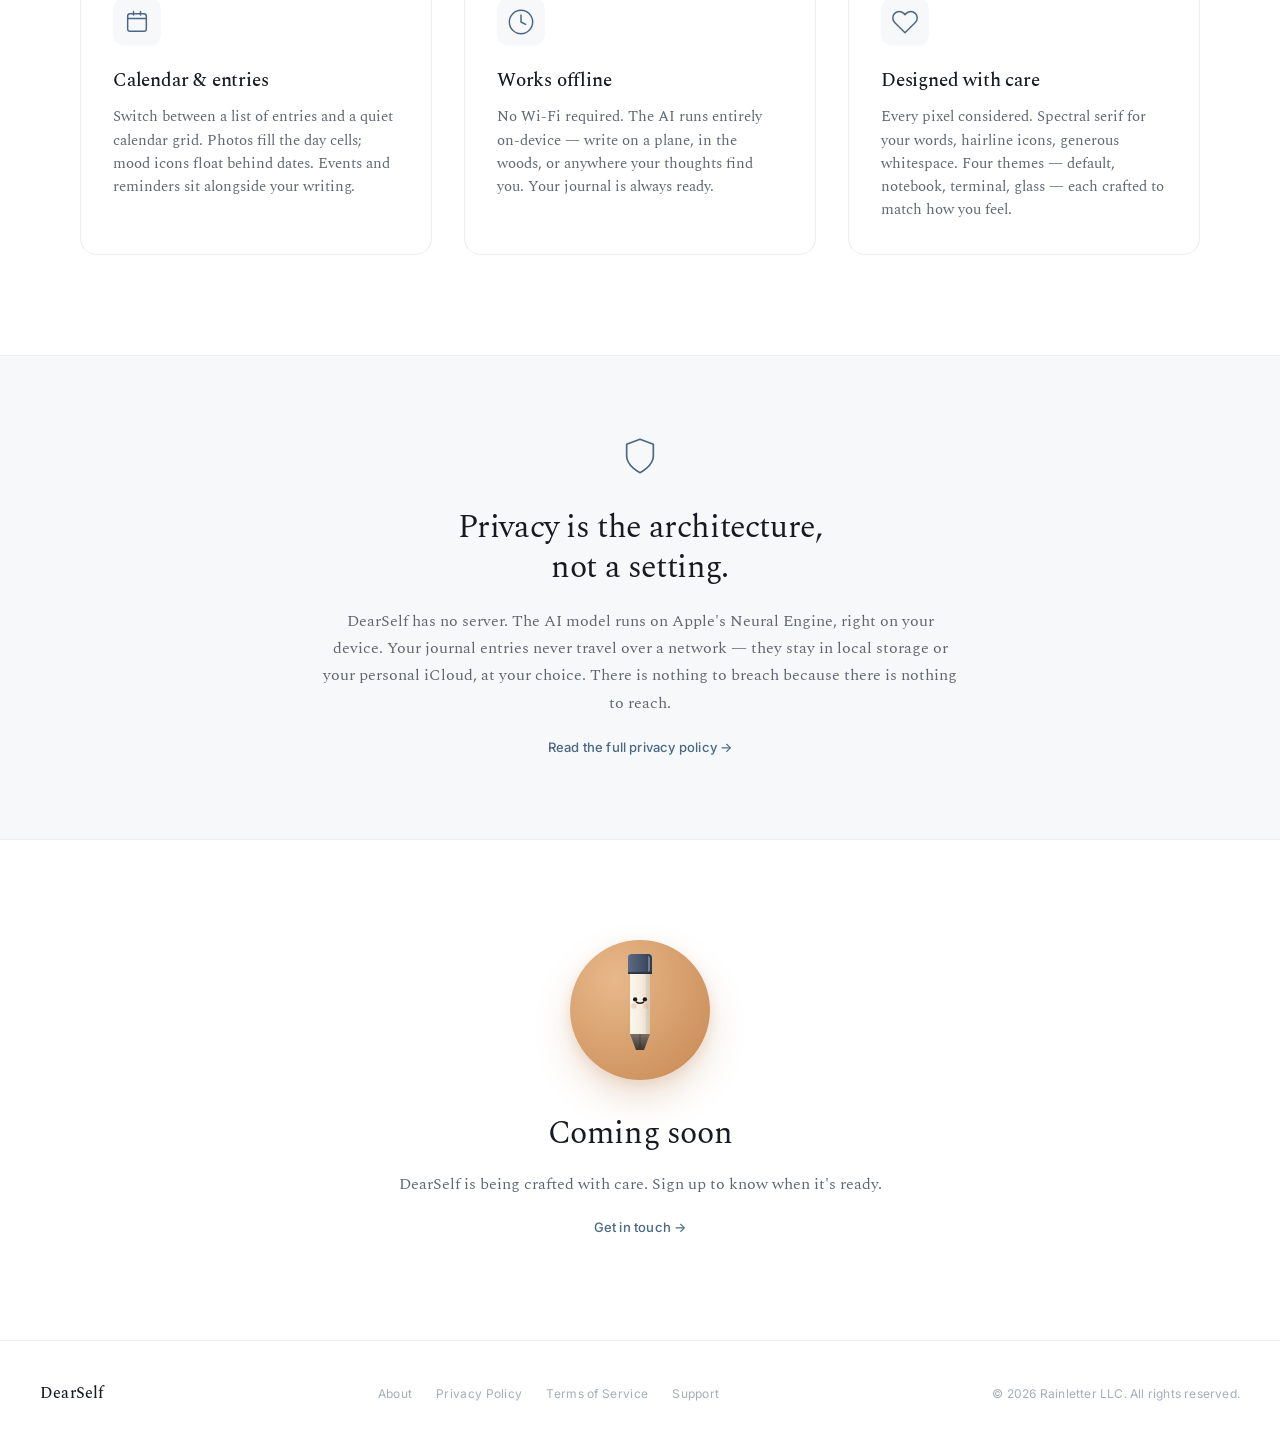
==== commit 253edd83: "Rename Rainletters to Rainletter LLC across all pages Co-Authored-By: Claude Opus 4.6 <noreply@anthr" ====
--- a/index.html
+++ b/index.html
@@ -13,12 +13,12 @@
 <body>
 
 <nav class="nav">
-  <a href="/" class="nav-logo">DearSelf</a>
+  <a href="./" class="nav-logo">DearSelf</a>
   <div class="nav-links">
-    <a href="/about.html">About</a>
-    <a href="/privacy.html">Privacy</a>
-    <a href="/terms.html">Terms</a>
-    <a href="/support.html">Support</a>
+    <a href="./about.html">About</a>
+    <a href="./privacy.html">Privacy</a>
+    <a href="./terms.html">Terms</a>
+    <a href="./support.html">Support</a>
   </div>
 </nav>
 
@@ -274,7 +274,7 @@
         they stay in local storage or your personal iCloud, at your choice.
         There is nothing to breach because there is nothing to reach.
       </p>
-      <a href="/privacy.html" class="text-link">Read the full privacy policy &rarr;</a>
+      <a href="./privacy.html" class="text-link">Read the full privacy policy &rarr;</a>
     </div>
   </section>
 
@@ -325,7 +325,7 @@
     </div>
     <h2>Coming soon</h2>
     <p>DearSelf is being crafted with care. Sign up to know when it's ready.</p>
-    <a href="/support.html" class="text-link">Get in touch &rarr;</a>
+    <a href="./support.html" class="text-link">Get in touch &rarr;</a>
   </section>
 </main>
 
@@ -333,12 +333,12 @@
   <div class="footer-inner">
     <div class="footer-brand">DearSelf</div>
     <div class="footer-links">
-      <a href="/about.html">About</a>
-      <a href="/privacy.html">Privacy Policy</a>
-      <a href="/terms.html">Terms of Service</a>
-      <a href="/support.html">Support</a>
-    </div>
-    <div class="footer-copy">&copy; 2026 Rainletters LLC. All rights reserved.</div>
+      <a href="./about.html">About</a>
+      <a href="./privacy.html">Privacy Policy</a>
+      <a href="./terms.html">Terms of Service</a>
+      <a href="./support.html">Support</a>
+    </div>
+    <div class="footer-copy">&copy; 2026 Rainletter LLC. All rights reserved.</div>
   </div>
 </footer>
 
